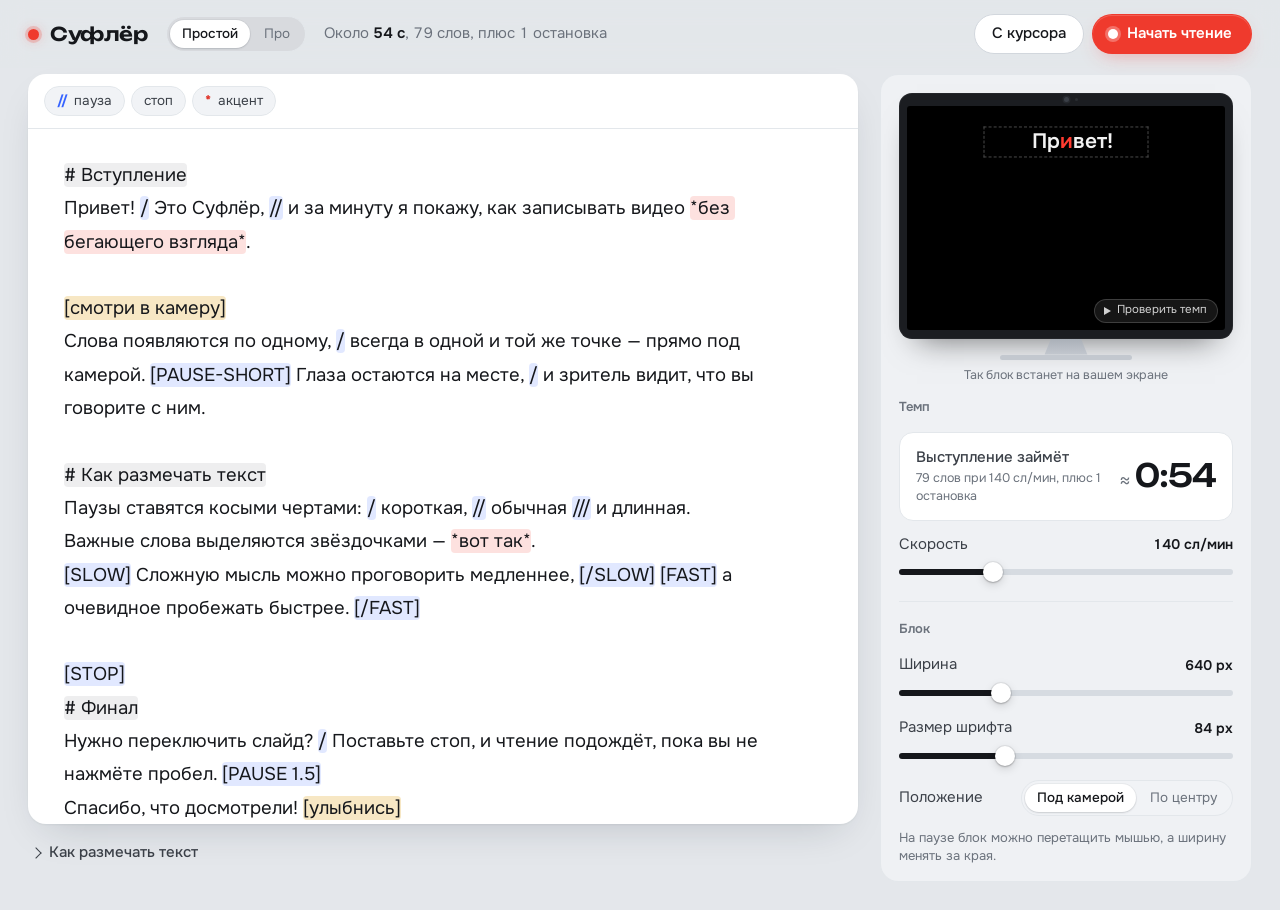
==== public/index.html @ 601ae3f2 "Деплой на Cloudflare Workers с доменом sufler.artemslizhik.com Сайт перенесён в public/, wrangler.js" ====
<!doctype html>
<html lang="ru">
<head>
  <meta charset="utf-8">
  <meta name="viewport" content="width=device-width, initial-scale=1">
  <title>Суфлёр</title>
  <meta name="description" content="Суфлёр для записи видео: слова по одному в одной точке экрана, темп и паузы задаются разметкой в тексте.">
  <link rel="preconnect" href="https://fonts.googleapis.com">
  <link rel="preconnect" href="https://fonts.gstatic.com" crossorigin>
  <link href="https://fonts.googleapis.com/css2?family=Onest:wght@400;500;600;700&family=Unbounded:wght@500;600&family=Golos+Text:wght@400;600;700&family=PT+Serif:wght@400;700&family=JetBrains+Mono:wght@400;600;700&display=swap" rel="stylesheet">
  <link rel="stylesheet" href="styles.css">
</head>
<body>
  <div class="app" id="app">
    <header class="topbar">
      <div class="brand"><span class="tally" aria-hidden="true"></span><span class="wordmark">Суфлёр</span></div>
      <div class="seg mode-switch" id="mode" role="radiogroup" aria-label="Режим интерфейса">
        <button type="button" data-v="simple" title="Минимум настроек">Простой</button><button type="button" data-v="pro" title="Все настройки">Про</button>
      </div>
      <div class="stats" id="stats" aria-live="polite"></div>
      <div class="actions">
        <button class="btn" id="startCursor" type="button" title="Начать со слова под курсором (⌘/Ctrl + Enter)">С курсора</button>
        <button class="btn btn-rec" id="start" type="button"><span class="rec-dot" aria-hidden="true"></span>Начать чтение</button>
      </div>
    </header>

    <main class="layout">
      <section class="editor-col" aria-label="Текст">
        <div class="sheet">
          <div class="toolbar" id="toolbar" role="toolbar" aria-label="Вставить разметку">
            <button type="button" class="chip" data-simple data-insert="//" title="Пауза на секунду"><span class="glyph">//</span>пауза</button>
            <button type="button" class="chip" data-pro data-insert="/" title="Короткая пауза, 0,5 с"><span class="glyph">/</span>короткая</button>
            <button type="button" class="chip" data-pro data-insert="//" title="Обычная пауза, 1 с"><span class="glyph">//</span>пауза</button>
            <button type="button" class="chip" data-pro data-insert="///" title="Длинная пауза, 2 с"><span class="glyph">///</span>длинная</button>
            <button type="button" class="chip" data-pro data-insert="[PAUSE 2]" title="Пауза точной длины в секундах">пауза 2 с</button>
            <button type="button" class="chip" data-insert="[STOP]" title="Остановиться и ждать пробела">стоп</button>
            <span class="sep" data-pro aria-hidden="true"></span>
            <button type="button" class="chip" data-wrap="*|*" title="Выделить акцент"><span class="glyph glyph-emph">*</span>акцент</button>
            <button type="button" class="chip" data-pro data-wrap="[SLOW] | [/SLOW]" title="Медленнее участок">медленнее</button>
            <button type="button" class="chip" data-pro data-wrap="[FAST] | [/FAST]" title="Быстрее участок">быстрее</button>
            <button type="button" class="chip" data-pro data-insert="[смотри в камеру]" title="Ремарка: видна над словом, не читается"><span class="glyph glyph-cue">[ ]</span>ремарка</button>
            <button type="button" class="chip" data-pro data-line="# " title="Раздел: не показывается, по нему можно перейти"><span class="glyph glyph-sec">#</span>раздел</button>
          </div>

          <div class="editor" id="editorWrap">
            <div class="editor-mirror" id="mirror" aria-hidden="true"></div>
            <textarea id="text" spellcheck="true" aria-label="Текст выступления" placeholder="Вставьте текст выступления. Паузы ставятся косыми чертами: / // ///, акценты звёздочками: *слово*"></textarea>
          </div>
        </div>

        <details class="cheatsheet" id="cheatsheet">
          <summary>Как размечать текст</summary>
          <dl>
            <dt><code>/</code> <code>//</code> <code>///</code></dt><dd>Короткая, обычная и длинная пауза. То же словами: <code>[PAUSE-SHORT]</code> <code>[PAUSE]</code> <code>[PAUSE-LONG]</code></dd>
            <dt data-pro><code>[PAUSE 2.5]</code></dt><dd data-pro>Пауза точной длины в секундах</dd>
            <dt><code>[STOP]</code></dt><dd>Остановка до нажатия пробела. Удобно, чтобы переключить слайд или перевести дыхание</dd>
            <dt><code>*слово*</code></dt><dd>Акцент: слово выделено цветом и показывается чуть дольше. Можно выделить несколько слов</dd>
            <dt data-pro><code>[SLOW]…[/SLOW]</code></dt><dd data-pro>Участок медленнее (×0,75). <code>[FAST]…[/FAST]</code> быстрее (×1,3), <code>[SPEED 0.8]…[/SPEED]</code> задаёт свой множитель</dd>
            <dt data-pro><code>[любой текст]</code></dt><dd data-pro>Ремарка: мелко над словом, читать её не нужно. Например <code>[улыбнись]</code></dd>
            <dt data-pro><code># Заголовок</code></dt><dd data-pro>Раздел. На экране его нет, но на паузе можно перейти к нему и перезаписать дубль</dd>
            <dt>Пустая строка, знаки</dt><dd>Абзацы и знаки препинания сами добавляют паузы<span data-pro>. Их силу меняет настройка «Паузы на знаках»</span></dd>
            <dt data-simple>Ещё</dt><dd data-simple>Замедление, ускорение, ремарки и разделы описаны в режиме «Про». Если они уже есть в тексте, то работают и здесь</dd>
            <dt data-pro>По-русски</dt><dd data-pro>Команды можно писать и так: <code>[ПАУЗА]</code> <code>[ПАУЗА 2]</code> <code>[СТОП]</code> <code>[МЕДЛЕННО]</code> <code>[БЫСТРО]</code></dd>
          </dl>
        </details>
      </section>

      <aside class="settings-col" aria-label="Настройки">
        <figure class="monitor" id="monitor" aria-label="Где на экране будет блок">
          <div class="monitor-body" id="monitorBody">
            <span class="cam" aria-hidden="true"></span>
            <span class="cam-led" aria-hidden="true"></span>
            <div class="monitor-screen" id="monitorScreen">
              <div class="monitor-block" id="monitorBlock"><div class="monitor-word" id="monitorWord"></div></div>
              <button type="button" class="monitor-play" id="monitorPlay">Проверить темп</button>
            </div>
          </div>
          <div class="monitor-stand" aria-hidden="true"></div>
          <figcaption>Так блок встанет на вашем экране</figcaption>
        </figure>

        <fieldset class="group">
          <legend>Темп</legend>
          <div class="duration" aria-live="polite">
            <span class="duration-label">Выступление займёт</span>
            <span class="duration-value"><span class="approx">≈</span><b id="durationValue">0:00</b></span>
            <span class="duration-note" id="durationNote"></span>
          </div>
          <label class="row"><span>Скорость</span><output id="wpmOut"></output>
            <input type="range" id="wpm" min="60" max="360" step="5"></label>
          <div class="row" data-pro><span>Слов за раз</span>
            <div class="seg" id="chunk" role="radiogroup" aria-label="Слов за раз">
              <button type="button" data-v="1">1</button><button type="button" data-v="2">2</button><button type="button" data-v="3">3</button>
            </div></div>
          <label class="row" data-pro><span>Паузы на знаках</span><output id="punctFactorOut"></output>
            <input type="range" id="punctFactor" min="0" max="2.5" step="0.1"></label>
          <label class="switch" data-pro><span>Длинные слова дольше</span><input type="checkbox" id="lengthAware"></label>
          <div class="row pauses" data-pro><span>Паузы, с</span>
            <label title="Короткая: /"><input type="number" id="pShort" min="0" max="10" step="0.1"><small>/</small></label>
            <label title="Обычная: //"><input type="number" id="pMedium" min="0" max="10" step="0.1"><small>//</small></label>
            <label title="Длинная: ///"><input type="number" id="pLong" min="0" max="20" step="0.1"><small>///</small></label>
          </div>
        </fieldset>

        <fieldset class="group">
          <legend>Блок</legend>
          <label class="row"><span>Ширина</span><output id="widthOut"></output>
            <input type="range" id="width" min="160" max="1800" step="10"></label>
          <label class="row"><span>Размер шрифта</span><output id="fontSizeOut"></output>
            <input type="range" id="fontSize" min="24" max="220" step="2"></label>
          <div class="row"><span>Положение</span>
            <div class="seg" id="posPreset" role="radiogroup" aria-label="Положение блока">
              <button type="button" data-v="camera">Под камерой</button><button type="button" data-v="center">По центру</button>
            </div></div>
          <label class="row" data-pro><span>По горизонтали</span><output id="posXOut"></output>
            <input type="range" id="posX" min="0" max="100" step="1"></label>
          <label class="row" data-pro><span>По вертикали</span><output id="posYOut"></output>
            <input type="range" id="posY" min="0" max="100" step="1"></label>
          <p class="hint">На паузе блок можно перетащить мышью, а ширину менять за края.</p>
        </fieldset>

        <fieldset class="group" data-pro>
          <legend>Вид</legend>
          <label class="row"><span>Шрифт</span>
            <select id="font">
              <option value="Onest">Onest</option>
              <option value="Golos Text">Golos Text</option>
              <option value="PT Serif">PT Serif</option>
              <option value="JetBrains Mono">JetBrains Mono</option>
            </select></label>
          <div class="row"><span>Начертание</span>
            <div class="seg" id="weight" role="radiogroup" aria-label="Начертание">
              <button type="button" data-v="400">Обычное</button><button type="button" data-v="600">Жирное</button>
            </div></div>
          <div class="row"><span>Тема</span>
            <div class="seg" id="theme" role="radiogroup" aria-label="Тема">
              <button type="button" data-v="dark">Тёмная</button><button type="button" data-v="light">Светлая</button><button type="button" data-v="amber">Янтарь</button>
            </div></div>
          <div class="row"><span>Выравнивание</span>
            <div class="seg" id="align" role="radiogroup" aria-label="Выравнивание">
              <button type="button" data-v="orp" title="Буква фокуса всегда в одной точке">По фокусу</button><button type="button" data-v="center">По центру</button>
            </div></div>
          <label class="switch"><span>Засечки над буквой фокуса</span><input type="checkbox" id="guides"></label>
          <label class="switch"><span>Рамка блока во время чтения</span><input type="checkbox" id="frame"></label>
          <label class="switch"><span>Зеркально, для суфлёра со стеклом</span><input type="checkbox" id="flip"></label>
        </fieldset>

        <fieldset class="group">
          <legend>Запуск</legend>
          <label class="switch"><span>Бип на обратном отсчёте</span><input type="checkbox" id="beep"></label>
          <div class="row" data-pro><span>Обратный отсчёт</span>
            <div class="seg" id="countdown" role="radiogroup" aria-label="Обратный отсчёт">
              <button type="button" data-v="0">нет</button><button type="button" data-v="3">3 с</button><button type="button" data-v="5">5 с</button>
            </div></div>
          <label class="switch" data-pro><span>Во весь экран</span><input type="checkbox" id="fullscreen"></label>
          <label class="switch" data-pro><span>Полоска прогресса во время чтения</span><input type="checkbox" id="progress"></label>
          <button type="button" class="link" id="reset">Сбросить настройки</button>
        </fieldset>
      </aside>
    </main>
  </div>

  <!-- Сцена чтения -->
  <div class="stage" id="stage" hidden>
    <div class="stage-inner" id="stageInner">
      <div class="block" id="block">
        <div class="cue" id="cue"></div>
        <div class="line" id="line">
          <div class="word" id="word"></div>
          <i class="guide guide-top" aria-hidden="true"></i>
          <i class="guide guide-bottom" aria-hidden="true"></i>
        </div>
        <div class="pausebar" id="pausebar"><i></i></div>
        <span class="handle handle-l" data-handle="l" aria-hidden="true"></span>
        <span class="handle handle-r" data-handle="r" aria-hidden="true"></span>
      </div>
    </div>

    <div class="stage-progress" id="stageProgress"><i></i></div>
    <div class="toast" id="toast" role="status"></div>

    <div class="hud" id="hud">
      <div class="hud-top">
        <div class="hud-where" id="hudWhere"></div>
        <button type="button" class="hud-btn" id="exitStage">Выйти <kbd>Esc</kbd></button>
      </div>
      <div class="hud-panel">
        <div class="hud-sections" id="hudSections"></div>
        <p class="hud-context" id="hudContext"></p>
        <div class="hud-controls">
          <button type="button" class="hud-btn hud-play" id="hudPlay">Продолжить <kbd>Пробел</kbd></button>
          <button type="button" class="hud-btn" id="hudBackSentence">К началу предложения <kbd>⇧←</kbd></button>
          <button type="button" class="hud-btn" id="hudRestart">С начала <kbd>R</kbd></button>
        </div>
        <p class="hud-keys"><kbd>←</kbd><kbd>→</kbd> слово · <kbd>↑</kbd><kbd>↓</kbd> скорость · <kbd>+</kbd><kbd>−</kbd> шрифт · <kbd>[</kbd><kbd>]</kbd> ширина · <kbd>F</kbd> весь экран<span data-pro> · <kbd>M</kbd> зеркало</span></p>
      </div>
    </div>
  </div>

  <script src="parser.js"></script>
  <script src="app.js"></script>
</body>
</html>
---- public/styles.css ----
/* Суфлёр. Палитра — студийное оборудование: алюминий, матово-чёрный корпус монитора,
   красный — только сигнал записи (кнопка, буква фокуса, огонёк камеры). */
:root {
  --canvas: #e4e7eb;
  --panel: #eff1f4;
  --sheet: #ffffff;
  --ink: #15171b;
  --ink-2: #3b4048;
  --muted: #6b727c;
  --line: #d2d7dd;
  --line-soft: #e3e7eb;
  --track: #d6dbe1;
  --chip: #f1f3f6;
  --on: #15171b;
  --knob: #ffffff;
  --tally: #ef3a2d;
  --tally-deep: #cf2a1e;
  --tally-glow: rgba(239, 58, 45, 0.38);
  --focus: #3563ff;
  --metal: #c3c8cf;
  --metal-deep: #aab0b8;
  --bezel: #1b1d21;
  --hl-cmd: rgba(53, 99, 255, 0.15);
  --hl-cue: rgba(222, 160, 20, 0.25);
  --hl-emph: rgba(239, 58, 45, 0.15);
  --hl-sec: rgba(21, 23, 27, 0.07);
  --c-cmd: #3563ff;
  --c-cue: #b57b00;
  --c-emph: #e0352a;
  --shadow-sheet: 0 1px 2px rgba(20, 30, 45, 0.05), 0 16px 40px -18px rgba(20, 30, 45, 0.22);
  --shadow-ctl: 0 1px 2px rgba(20, 30, 45, 0.14), 0 0 0 1px rgba(20, 30, 45, 0.04);
  --r-sheet: 18px;
  --r-card: 14px;
  --r-ctl: 9px;
  --ui: "Onest", system-ui, -apple-system, "Segoe UI", sans-serif;
  --display: "Unbounded", "Onest", system-ui, sans-serif;
  color-scheme: light;
}

@media (prefers-color-scheme: dark) {
  :root {
    --canvas: #111316;
    --panel: #171a1e;
    --sheet: #1c1f24;
    --ink: #eceef1;
    --ink-2: #c7ccd3;
    --muted: #8e96a1;
    --line: #2d3238;
    --line-soft: #24292e;
    --track: #33393f;
    --chip: #23272c;
    --on: #eceef1;
    --knob: #1c1f24;
    --focus: #809dff;
    --metal: #3a3f46;
    --metal-deep: #2c3036;
    --bezel: #08090a;
    --hl-cmd: rgba(128, 157, 255, 0.22);
    --hl-cue: rgba(232, 170, 40, 0.24);
    --hl-emph: rgba(255, 96, 84, 0.22);
    --hl-sec: rgba(255, 255, 255, 0.07);
    --c-cmd: #8aa5ff;
    --c-cue: #e6b44a;
    --c-emph: #ff6b5f;
    --shadow-sheet: 0 1px 2px rgba(0, 0, 0, 0.3), 0 16px 40px -18px rgba(0, 0, 0, 0.7);
    --shadow-ctl: 0 1px 2px rgba(0, 0, 0, 0.5), 0 0 0 1px rgba(255, 255, 255, 0.05);
    color-scheme: dark;
  }
}

* { box-sizing: border-box; }
html, body { margin: 0; min-height: 100%; }
body {
  background: var(--canvas);
  color: var(--ink);
  font: 15px/1.45 var(--ui);
  -webkit-font-smoothing: antialiased;
}
button, input, select, textarea { font: inherit; color: inherit; }
button { cursor: pointer; }
:focus-visible { outline: 2px solid var(--focus); outline-offset: 2px; }
[hidden] { display: none !important; }

/* Режимы: в простом прячем настройки «Про», в «Про» — упрощённые дубли */
body[data-mode="simple"] [data-pro],
body[data-mode="pro"] [data-simple] { display: none !important; }

/* ——— Верхняя панель ——— */
.app { min-height: 100vh; display: flex; flex-direction: column; }
.topbar {
  position: sticky; top: 0; z-index: 5;
  display: flex; align-items: center; gap: 18px;
  padding: 14px 28px;
  background: color-mix(in srgb, var(--canvas) 86%, transparent);
  backdrop-filter: blur(14px);
  -webkit-backdrop-filter: blur(14px);
}
.brand { display: flex; align-items: center; gap: 11px; }
.wordmark { font: 600 19px/1 var(--display); letter-spacing: -0.02em; }
.tally {
  width: 11px; height: 11px; border-radius: 50%;
  background: var(--tally);
  box-shadow: 0 0 0 3px color-mix(in srgb, var(--tally) 20%, transparent), 0 0 12px var(--tally-glow);
}
.stats { flex: 1; min-width: 0; color: var(--muted); font-variant-numeric: tabular-nums; white-space: nowrap; overflow: hidden; text-overflow: ellipsis; }
.stats b { color: var(--ink); font-weight: 600; }
.actions { display: flex; gap: 8px; }

.btn {
  display: inline-flex; align-items: center; gap: 9px;
  height: 40px; padding: 0 17px;
  border: 1px solid var(--line); border-radius: 999px;
  background: var(--sheet);
  font-weight: 500; white-space: nowrap;
  transition: border-color 0.15s, background 0.15s, box-shadow 0.15s;
}
.btn:hover { border-color: var(--muted); }
.btn-rec {
  padding: 0 19px 0 15px;
  border-color: transparent;
  background: var(--tally); color: #fff; font-weight: 600;
  box-shadow: 0 8px 20px -8px var(--tally-glow), inset 0 1px 0 rgba(255, 255, 255, 0.18);
}
.btn-rec:hover { background: var(--tally-deep); border-color: transparent; }
.rec-dot { width: 10px; height: 10px; border-radius: 50%; background: #fff; box-shadow: 0 0 0 3px rgba(255, 255, 255, 0.28); }

/* ——— Раскладка ——— */
.layout {
  flex: 1;
  display: grid;
  grid-template-columns: minmax(0, 1fr) 372px;
  gap: 22px;
  padding: 6px 28px 28px;
  align-items: start;
}
.editor-col { display: flex; flex-direction: column; gap: 12px; min-width: 0; }

/* ——— Лист со сценарием ——— */
.sheet {
  display: flex; flex-direction: column;
  min-height: calc(100vh - 150px);
  background: var(--sheet);
  border-radius: var(--r-sheet);
  box-shadow: var(--shadow-sheet);
  overflow: hidden;
}
.toolbar {
  display: flex; flex-wrap: wrap; align-items: center; gap: 6px;
  padding: 12px 16px;
  border-bottom: 1px solid var(--line-soft);
}
.chip {
  display: inline-flex; align-items: center; gap: 7px;
  height: 30px; padding: 0 12px;
  border: 1px solid var(--line-soft); border-radius: 999px;
  background: var(--chip); color: var(--ink-2);
  font-size: 13.5px;
  transition: background 0.15s, border-color 0.15s, color 0.15s;
}
.chip:hover { background: var(--sheet); border-color: var(--line); color: var(--ink); }
.glyph { font-weight: 700; letter-spacing: -0.03em; color: var(--c-cmd); }
.glyph-emph { color: var(--c-emph); }
.glyph-cue { color: var(--c-cue); letter-spacing: 0; }
.glyph-sec { color: var(--muted); }
.toolbar .sep { width: 1px; height: 18px; background: var(--line); margin: 0 4px; }

/* Редактор: прозрачный textarea поверх слоя с подсветкой разметки */
.editor { position: relative; flex: 1; min-height: 460px; }
.editor-mirror, .editor textarea {
  position: absolute; inset: 0;
  margin: 0; border: 0;
  padding: 30px max(36px, calc((100% - 70ch) / 2)) 56px;
  font: 18.5px/1.8 var(--ui);
  letter-spacing: normal;
  white-space: pre-wrap;
  overflow-wrap: break-word;
  word-break: normal;
  tab-size: 4;
  overflow-y: scroll;
  scrollbar-gutter: stable;
}
.editor-mirror { color: transparent; pointer-events: none; }
.editor textarea { background: transparent; resize: none; outline: none; caret-color: var(--tally); color: var(--ink); }
.editor textarea::placeholder { color: var(--muted); }
.editor-mirror mark { color: transparent; border-radius: 4px; box-decoration-break: clone; -webkit-box-decoration-break: clone; }
.editor-mirror .m-cmd { background: var(--hl-cmd); }
.editor-mirror .m-cue { background: var(--hl-cue); }
.editor-mirror .m-emph { background: var(--hl-emph); }
.editor-mirror .m-sec { background: var(--hl-sec); }

/* ——— Шпаргалка ——— */
.cheatsheet summary {
  list-style: none;
  display: inline-flex; align-items: center; gap: 9px;
  padding: 6px 4px;
  color: var(--ink-2); font-weight: 500;
  cursor: pointer;
}
.cheatsheet summary::-webkit-details-marker { display: none; }
.cheatsheet summary::before {
  content: ""; width: 7px; height: 7px;
  border-right: 1.5px solid currentColor; border-bottom: 1.5px solid currentColor;
  transform: rotate(-45deg); transition: transform 0.15s;
}
.cheatsheet[open] summary::before { transform: rotate(45deg) translate(-2px, -2px); }
.cheatsheet dl {
  display: grid; grid-template-columns: max-content 1fr; gap: 11px 22px;
  margin: 8px 0 0; padding: 18px 20px;
  background: var(--sheet);
  border-radius: var(--r-card);
  border: 1px solid var(--line-soft);
}
.cheatsheet dt { white-space: nowrap; }
.cheatsheet dd { margin: 0; color: var(--muted); max-width: 70ch; }
code {
  font: 12.5px/1 "JetBrains Mono", ui-monospace, monospace;
  padding: 3px 6px; border-radius: 5px;
  background: var(--hl-cmd); color: var(--ink);
}

/* ——— Панель настроек ——— */
.settings-col {
  position: sticky; top: 74px;
  max-height: calc(100vh - 92px);
  overflow-y: auto;
  padding: 18px 18px 22px;
  border-radius: var(--r-sheet);
  background: var(--panel);
  border: 1px solid var(--line-soft);
  display: flex; flex-direction: column;
  scrollbar-width: thin;
}
.group {
  border: 0; margin: 0; padding: 18px 0 2px;
  display: flex; flex-direction: column; gap: 13px;
  border-top: 1px solid var(--line-soft);
  min-width: 0;
}
.monitor + .group { border-top: 0; padding-top: 14px; }
.group + .group { margin-top: 16px; }
.group legend { float: left; width: 100%; padding: 0; margin: 0 0 2px; font-weight: 600; font-size: 13px; color: var(--muted); }
.row { display: grid; grid-template-columns: 1fr auto; align-items: center; gap: 6px 12px; }
.row > span { color: var(--ink-2); }
.row output { font-variant-numeric: tabular-nums; font-weight: 600; font-size: 14px; }
.row input[type="range"] { grid-column: 1 / -1; }
.hint { margin: 0; color: var(--muted); font-size: 13px; line-height: 1.4; }
.link { align-self: flex-start; border: 0; background: none; padding: 2px 0; color: var(--muted); text-decoration: underline; text-underline-offset: 3px; font-size: 13.5px; }
.link:hover { color: var(--ink); }

/* Ползунок: тонкая дорожка с заливкой до значения (--p ставит app.js) */
input[type="range"] {
  --p: 50%;
  -webkit-appearance: none; appearance: none;
  width: 100%; height: 22px; margin: 0;
  background: transparent; cursor: pointer;
}
input[type="range"]::-webkit-slider-runnable-track {
  height: 6px; border-radius: 999px;
  background: linear-gradient(to right, var(--on) 0 var(--p), var(--track) var(--p) 100%);
}
input[type="range"]::-webkit-slider-thumb {
  -webkit-appearance: none;
  width: 20px; height: 20px; margin-top: -7px; border-radius: 50%;
  background: #fff; border: 0;
  box-shadow: 0 1px 2px rgba(0, 0, 0, 0.22), 0 3px 10px rgba(0, 0, 0, 0.14), 0 0 0 1px rgba(0, 0, 0, 0.06);
  transition: transform 0.12s;
}
input[type="range"]:active::-webkit-slider-thumb { transform: scale(1.12); }
input[type="range"]::-moz-range-track { height: 6px; border-radius: 999px; background: var(--track); }
input[type="range"]::-moz-range-progress { height: 6px; border-radius: 999px; background: var(--on); }
input[type="range"]::-moz-range-thumb {
  width: 20px; height: 20px; border: 0; border-radius: 50%; background: #fff;
  box-shadow: 0 1px 2px rgba(0, 0, 0, 0.22), 0 3px 10px rgba(0, 0, 0, 0.14);
}
input[type="range"]:focus-visible { outline: none; }
input[type="range"]:focus-visible::-webkit-slider-thumb { box-shadow: 0 0 0 4px color-mix(in srgb, var(--focus) 40%, transparent), 0 1px 2px rgba(0, 0, 0, 0.22); }

/* Переключатель вместо чекбокса */
.switch { display: flex; align-items: center; justify-content: space-between; gap: 14px; cursor: pointer; color: var(--ink-2); }
.switch input {
  -webkit-appearance: none; appearance: none;
  position: relative; flex: none;
  width: 38px; height: 22px; margin: 0;
  border-radius: 999px; background: var(--track);
  cursor: pointer; transition: background 0.18s;
}
.switch input::before {
  content: ""; position: absolute; top: 2px; left: 2px;
  width: 18px; height: 18px; border-radius: 50%;
  background: #fff; box-shadow: 0 1px 2px rgba(0, 0, 0, 0.25);
  transition: transform 0.18s;
}
.switch input:checked { background: var(--on); }
.switch input:checked::before { transform: translateX(16px); background: var(--knob); }

/* Сегменты */
.seg {
  display: inline-flex; gap: 2px; padding: 3px;
  border-radius: 999px;
  background: var(--chip);
  border: 1px solid var(--line-soft);
}
.seg button {
  height: 28px; padding: 0 12px;
  border: 0; border-radius: 999px;
  background: transparent; color: var(--muted);
  font-size: 13.5px; white-space: nowrap;
  transition: color 0.15s, background 0.15s;
}
.seg button:hover { color: var(--ink); }
.seg button[aria-checked="true"] { background: var(--sheet); color: var(--ink); font-weight: 500; box-shadow: var(--shadow-ctl); }
.mode-switch { background: color-mix(in srgb, var(--ink) 6%, transparent); }

.row select {
  -webkit-appearance: none; appearance: none;
  height: 32px; padding: 0 32px 0 13px;
  border: 1px solid var(--line); border-radius: 999px;
  background: var(--sheet) url("data:image/svg+xml,%3Csvg xmlns='http://www.w3.org/2000/svg' width='10' height='6'%3E%3Cpath d='M1 1l4 4 4-4' fill='none' stroke='%236b727c' stroke-width='1.5' stroke-linecap='round' stroke-linejoin='round'/%3E%3C/svg%3E") no-repeat right 12px center;
}
.pauses { grid-template-columns: 1fr repeat(3, auto); }
.pauses > span { white-space: nowrap; }
.pauses label { display: flex; align-items: center; gap: 4px; }
.pauses input {
  width: 54px; height: 30px; padding: 0 6px;
  border: 1px solid var(--line); border-radius: var(--r-ctl);
  background: var(--sheet); text-align: center; font-variant-numeric: tabular-nums;
}
.pauses small { color: var(--c-cmd); font-weight: 700; font-size: 12px; min-width: 18px; }

/* Время выступления */
.duration {
  display: grid; grid-template-columns: 1fr auto; align-items: center; gap: 1px 12px;
  padding: 14px 16px;
  border-radius: var(--r-card);
  background: var(--sheet);
  border: 1px solid var(--line-soft);
}
.duration-label { color: var(--ink-2); font-weight: 500; }
.duration-note { grid-column: 1; grid-row: 2; color: var(--muted); font-size: 12.5px; }
.duration-value { grid-column: 2; grid-row: 1 / span 2; display: flex; align-items: baseline; gap: 5px; }
.duration-value .approx { color: var(--muted); font-size: 18px; }
.duration-value b { font: 500 32px/1 var(--display); letter-spacing: -0.03em; font-variant-numeric: tabular-nums; }

/* ——— Мини-монитор с камерой ——— */
.monitor { margin: 0; display: flex; flex-direction: column; align-items: center; }
.monitor-body {
  position: relative; width: 100%;
  padding: 13px 8px 9px;
  border-radius: 13px;
  background: var(--bezel);
  box-shadow: 0 0 0 1px rgba(255, 255, 255, 0.04) inset, 0 18px 30px -18px rgba(0, 0, 0, 0.55);
}
.cam { position: absolute; top: 4px; left: 50%; width: 5px; height: 5px; margin-left: -2.5px; border-radius: 50%; background: #3a3f47; box-shadow: 0 0 0 1.5px #25282d; }
.cam-led { position: absolute; top: 5px; left: calc(50% + 9px); width: 3px; height: 3px; border-radius: 50%; background: #2a2d32; transition: background 0.2s, box-shadow 0.2s; }
.monitor.live .cam-led { background: var(--tally); box-shadow: 0 0 6px 1px var(--tally-glow); }
.monitor-screen {
  position: relative;
  aspect-ratio: 16 / 10;
  border-radius: 3px;
  overflow: hidden;
  background: var(--bg); color: var(--fg);
}
.monitor-block {
  position: absolute;
  transform: translate(-50%, -50%);
  outline: 1px dashed color-mix(in srgb, var(--fg) 30%, transparent);
  outline-offset: 2px;
  display: flex; justify-content: center;
}
.monitor.live .monitor-block { outline-color: transparent; }
.monitor-word { white-space: pre; line-height: 1.25; }
.monitor-play {
  position: absolute; right: 7px; bottom: 7px;
  height: 24px; padding: 0 10px 0 9px;
  display: inline-flex; align-items: center; gap: 6px;
  border-radius: 999px;
  border: 1px solid color-mix(in srgb, var(--fg) 18%, transparent);
  background: color-mix(in srgb, var(--fg) 9%, transparent);
  color: color-mix(in srgb, var(--fg) 85%, transparent);
  font-size: 11.5px;
  backdrop-filter: blur(6px);
}
.monitor-play::before { content: ""; border-left: 7px solid currentColor; border-top: 4.5px solid transparent; border-bottom: 4.5px solid transparent; }
.monitor.live .monitor-play::before { border: 0; width: 7px; height: 7px; background: currentColor; border-radius: 1px; }
.monitor-play:hover { background: color-mix(in srgb, var(--fg) 16%, transparent); }
.monitor-stand { position: relative; width: 16%; height: 16px; background: linear-gradient(var(--metal-deep), var(--metal)); clip-path: polygon(22% 0, 78% 0, 90% 100%, 10% 100%); }
.monitor figcaption { position: relative; margin-top: 0; padding-top: 11px; color: var(--muted); font-size: 12.5px; }
.monitor figcaption::before {
  content: ""; position: absolute; top: 0; left: 50%; transform: translateX(-50%);
  width: 132px; height: 5px; border-radius: 3px;
  background: var(--metal);
}

/* ——— Сцена чтения ——— */
.stage, .monitor-screen {
  --bg: #000; --fg: #f2f2f2; --pivot: #ff3b30; --emph: #ffc53d; --dim: rgba(255, 255, 255, 0.42); --hud-bg: rgba(26, 28, 32, 0.78); --hud-line: rgba(255, 255, 255, 0.12);
}
[data-theme="light"] { --bg: #fff; --fg: #111418; --pivot: #d92b20; --emph: #1f5be0; --dim: rgba(0, 0, 0, 0.45); --hud-bg: rgba(246, 247, 249, 0.86); --hud-line: rgba(0, 0, 0, 0.1); }
[data-theme="amber"] { --bg: #000; --fg: #ffc940; --pivot: #ffffff; --emph: #ff7a45; --dim: rgba(255, 201, 64, 0.45); }
.stage {
  position: fixed; inset: 0; z-index: 50;
  background: var(--bg); color: var(--fg);
  font-family: var(--ui);
  user-select: none;
  overflow: hidden;
}
.stage[data-state="playing"], .stage[data-state="countdown"] { cursor: none; }
.stage-inner { position: absolute; inset: 0; }
.stage[data-flip="true"] .stage-inner { transform: scaleX(-1); }

.block { position: absolute; transform: translate(-50%, -50%); padding: 0 16px; touch-action: none; }
.stage[data-frame="true"] .block,
.stage[data-state="paused"] .block,
.stage[data-state="ended"] .block { outline: 1px dashed var(--dim); outline-offset: 8px; border-radius: 4px; }
.stage[data-state="paused"] .block { cursor: grab; }
.stage.dragging .block { cursor: grabbing; }

.line { position: relative; display: flex; align-items: center; justify-content: center; }
.word { width: 100%; white-space: pre; line-height: 1.2; text-align: center; }
.word.orp { display: grid; grid-template-columns: 1fr auto 1fr; }
.word .pre { text-align: right; }
.word .post { text-align: left; }
.word .pivot { color: var(--pivot); }
.word .emph { color: var(--emph); text-decoration: underline; text-decoration-thickness: 0.05em; text-underline-offset: 0.14em; }
.word .pivot.emph { color: var(--pivot); text-decoration-color: var(--emph); }
.word.countdown { color: var(--pivot); font-variant-numeric: tabular-nums; animation: count-in 0.9s ease-out; }
.word.status { color: var(--dim); font-size: 0.36em !important; letter-spacing: 0.01em; }
@keyframes count-in { from { opacity: 0.2; transform: scale(1.18); } to { opacity: 1; transform: scale(1); } }

.guide { position: absolute; left: 50%; width: 2px; height: 0.2em; background: var(--dim); transform: translateX(-50%); display: none; font-style: normal; border-radius: 1px; }
.guide-top { top: -0.12em; }
.guide-bottom { bottom: -0.12em; }
.stage[data-guides="true"][data-align="orp"] .guide { display: block; }

.cue {
  position: absolute; left: 0; right: 0; bottom: 100%;
  text-align: center;
  color: var(--dim);
  font-size: max(14px, 0.26em);
  font-style: italic;
  padding-bottom: 0.55em;
  white-space: nowrap; overflow: hidden; text-overflow: ellipsis;
  opacity: 0; transition: opacity 0.15s;
}
.cue.on { opacity: 1; }
.cue::before { content: "("; } .cue::after { content: ")"; }

.pausebar { position: absolute; left: 30%; right: 30%; top: 100%; height: 3px; margin-top: 0.3em; opacity: 0; }
.pausebar i { display: block; height: 100%; width: 100%; background: var(--dim); border-radius: 2px; transform-origin: center; }
.pausebar.on { opacity: 1; }

.handle { position: absolute; top: 50%; width: 8px; height: 40px; margin-top: -20px; border-radius: 4px; background: var(--dim); display: none; cursor: ew-resize; }
.handle-l { left: -12px; } .handle-r { right: -12px; }
.stage[data-state="paused"] .handle { display: block; }

.stage-progress { position: absolute; left: 0; right: 0; bottom: 0; height: 3px; background: color-mix(in srgb, var(--dim) 30%, transparent); display: none; }
.stage-progress i { display: block; height: 100%; width: 0; background: var(--pivot); }
.stage[data-progress="true"] .stage-progress,
.stage[data-state="paused"] .stage-progress,
.stage[data-state="ended"] .stage-progress { display: block; }

.toast {
  position: absolute; top: 18px; left: 50%; transform: translateX(-50%);
  padding: 8px 15px; border-radius: 999px;
  background: var(--hud-bg); color: var(--fg); border: 1px solid var(--hud-line);
  backdrop-filter: blur(12px); -webkit-backdrop-filter: blur(12px);
  font-size: 14px; font-variant-numeric: tabular-nums;
  opacity: 0; transition: opacity 0.2s; pointer-events: none;
}
.toast.on { opacity: 1; }

/* Панель на паузе */
.hud { position: absolute; inset: 0; pointer-events: none; display: none; }
.stage[data-state="paused"] .hud,
.stage[data-state="ended"] .hud { display: block; }
.hud-top { position: absolute; top: 16px; left: 18px; right: 18px; display: flex; justify-content: space-between; align-items: center; gap: 12px; }
.hud-top > * { pointer-events: auto; }
.hud-where { color: var(--dim); font-size: 14px; font-variant-numeric: tabular-nums; }
.hud-panel {
  position: absolute; left: 50%; bottom: 24px; transform: translateX(-50%);
  width: min(780px, calc(100% - 32px));
  padding: 18px 20px;
  border-radius: 20px;
  background: var(--hud-bg);
  border: 1px solid var(--hud-line);
  backdrop-filter: blur(18px) saturate(140%); -webkit-backdrop-filter: blur(18px) saturate(140%);
  box-shadow: 0 24px 60px -24px rgba(0, 0, 0, 0.7);
  display: flex; flex-direction: column; gap: 14px;
  pointer-events: auto;
}
.hud-context { margin: 0; font-size: 17px; line-height: 1.55; color: var(--dim); max-height: 4.65em; overflow: hidden; }
.hud-context .cur { color: var(--fg); background: color-mix(in srgb, var(--pivot) 28%, transparent); border-radius: 4px; padding: 0 3px; }
.hud-context:empty { display: none; }
.hud-controls { display: flex; flex-wrap: wrap; gap: 8px; }
.hud-btn {
  display: inline-flex; align-items: center; gap: 8px;
  height: 38px; padding: 0 14px;
  border-radius: 999px; border: 1px solid var(--hud-line);
  background: color-mix(in srgb, var(--fg) 5%, transparent); color: var(--fg);
  font-size: 14px;
  transition: background 0.15s, border-color 0.15s;
}
.hud-btn:hover { background: color-mix(in srgb, var(--fg) 10%, transparent); border-color: var(--dim); }
.hud-play { background: var(--pivot); border-color: transparent; color: #fff; font-weight: 600; }
.hud-play:hover { background: var(--pivot); border-color: transparent; filter: brightness(0.92); }
.stage[data-theme="amber"] .hud-play { color: #000; }
.hud-keys { margin: 0; color: var(--dim); font-size: 13px; line-height: 2; }
kbd {
  font: 12px/1 var(--ui);
  padding: 3px 6px; border-radius: 5px;
  border: 1px solid var(--hud-line);
  background: color-mix(in srgb, var(--fg) 8%, transparent);
  margin-right: 2px;
}
.hud-play kbd { border-color: rgba(255, 255, 255, 0.35); background: rgba(255, 255, 255, 0.14); }
.hud-sections { display: flex; flex-wrap: wrap; gap: 6px; }
.hud-sections:empty { display: none; }
.hud-sections button {
  height: 28px; padding: 0 11px; border-radius: 999px;
  border: 1px solid var(--hud-line); background: transparent; color: var(--dim);
  font-size: 13px;
}
.hud-sections button:hover { color: var(--fg); }
.hud-sections button[aria-current="true"] { color: var(--fg); border-color: var(--fg); }

/* ——— Узкие экраны ——— */
@media (max-width: 960px) {
  .layout { grid-template-columns: 1fr; }
  .settings-col { position: static; max-height: none; }
  .sheet { min-height: 70vh; }
}
@media (max-width: 600px) {
  .topbar { flex-wrap: wrap; padding: 10px 16px; gap: 10px; }
  .stats { order: 3; flex-basis: 100%; }
  .actions { margin-left: auto; }
  .btn { padding: 0 13px; height: 38px; }
  .btn-rec { padding: 0 14px 0 12px; }
  .layout { padding: 4px 12px 16px; gap: 14px; }
  .toolbar { padding: 10px 12px; }
  .editor-mirror, .editor textarea { padding: 20px 18px 40px; font-size: 17px; }
  .cheatsheet dl { grid-template-columns: 1fr; gap: 2px; }
  .cheatsheet dd { margin-bottom: 8px; }
  .hud-keys { display: none; }
}

@media (prefers-reduced-motion: reduce) {
  .cue, .toast, .switch input, .switch input::before, .chip, .btn { transition: none; }
  .word.countdown { animation: none; }
}
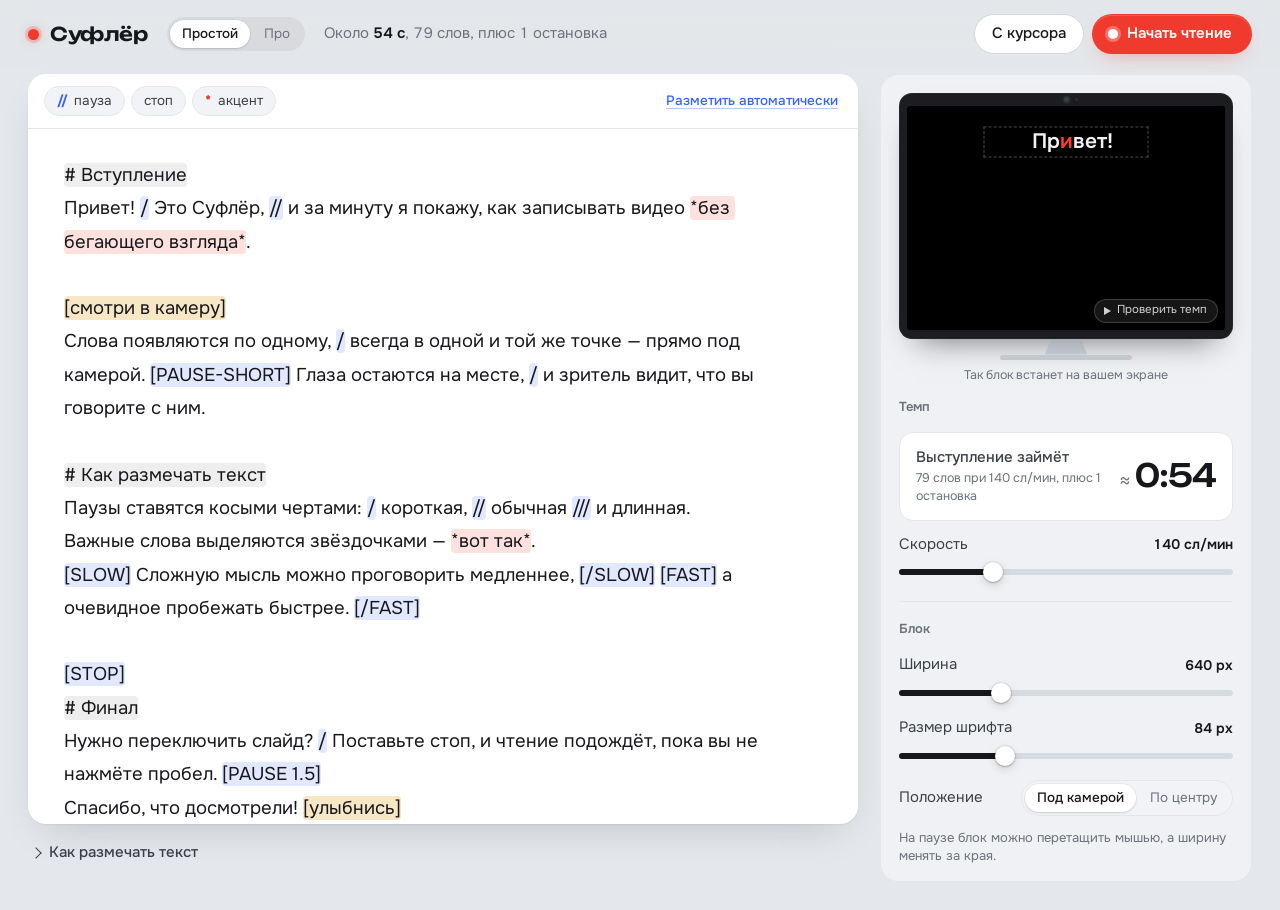
==== commit 36b28f5a: "Ссылка на скилл автоматической разметки В панели разметки и в шпаргалке появилась кнопка «Разметить " ====
--- a/public/index.html
+++ b/public/index.html
@@ -40,6 +40,7 @@
             <button type="button" class="chip" data-pro data-wrap="[FAST] | [/FAST]" title="Быстрее участок">быстрее</button>
             <button type="button" class="chip" data-pro data-insert="[смотри в камеру]" title="Ремарка: видна над словом, не читается"><span class="glyph glyph-cue">[ ]</span>ремарка</button>
             <button type="button" class="chip" data-pro data-line="# " title="Раздел: не показывается, по нему можно перейти"><span class="glyph glyph-sec">#</span>раздел</button>
+            <button type="button" class="auto-link" data-skill-open>Разметить автоматически</button>
           </div>
 
           <div class="editor" id="editorWrap">
@@ -61,6 +62,7 @@
             <dt>Пустая строка, знаки</dt><dd>Абзацы и знаки препинания сами добавляют паузы<span data-pro>. Их силу меняет настройка «Паузы на знаках»</span></dd>
             <dt data-simple>Ещё</dt><dd data-simple>Замедление, ускорение, ремарки и разделы описаны в режиме «Про». Если они уже есть в тексте, то работают и здесь</dd>
             <dt data-pro>По-русски</dt><dd data-pro>Команды можно писать и так: <code>[ПАУЗА]</code> <code>[ПАУЗА 2]</code> <code>[СТОП]</code> <code>[МЕДЛЕННО]</code> <code>[БЫСТРО]</code></dd>
+            <dt>Автоматически</dt><dd>Не хочется размечать вручную? Это сделает <button type="button" class="inline-link" data-skill-open>скилл для Claude</button>: сам расставит паузы, акценты и стопы, не меняя ваших слов</dd>
           </dl>
         </details>
       </section>
@@ -159,6 +161,27 @@
       </aside>
     </main>
   </div>
+
+  <!-- Скилл для автоматической разметки -->
+  <dialog class="dialog" id="skillDialog" aria-labelledby="skillTitle">
+    <div class="dialog-body">
+      <button type="button" class="dialog-close" data-dialog-close aria-label="Закрыть"></button>
+      <h2 id="skillTitle">Разметка автоматически</h2>
+      <p class="dialog-lead">Скилл для Claude сам решает, где нужна пауза, где замедлиться или ускориться, что выделить и где поставить стоп. Ваши слова он не меняет, а результат проверяет.</p>
+      <a class="btn btn-dark" href="sufler-markup.zip" download>Скачать скилл, .zip</a>
+
+      <h3>Установка</h3>
+      <dl class="dialog-steps">
+        <dt>Claude Code</dt>
+        <dd>Распакуйте архив в папку скиллов:<code class="code-block">unzip sufler-markup.zip -d ~/.claude/skills/</code></dd>
+        <dt>Claude.ai и приложение</dt>
+        <dd>В настройках Claude откройте раздел со скиллами и загрузите архив целиком.</dd>
+      </dl>
+
+      <h3>Как пользоваться</h3>
+      <p>Пришлите Claude текст выступления со словами «разметь для суфлёра». Можно добавить контекст: «питч инвесторам», «будут слайды», «уложиться в 1:30». Готовый текст вставьте сюда в редактор. В Claude Code можно вызвать скилл напрямую: <code>/sufler-markup</code> и текст.</p>
+    </div>
+  </dialog>
 
   <!-- Сцена чтения -->
   <div class="stage" id="stage" hidden>
--- a/public/styles.css
+++ b/public/styles.css
@@ -391,6 +391,51 @@
   background: var(--metal);
 }
 
+/* ——— Автоматическая разметка ——— */
+.auto-link, .inline-link {
+  border: 0; background: none; padding: 0;
+  color: var(--c-cmd); font-weight: 500;
+  text-decoration: underline; text-decoration-color: color-mix(in srgb, var(--c-cmd) 35%, transparent);
+  text-underline-offset: 3px;
+}
+.auto-link { margin-left: auto; font-size: 13.5px; padding: 0 4px; }
+.auto-link:hover, .inline-link:hover { text-decoration-color: currentColor; }
+
+.dialog {
+  width: min(540px, calc(100% - 32px));
+  max-height: calc(100vh - 48px);
+  padding: 0; border: 0;
+  border-radius: var(--r-sheet);
+  background: var(--sheet); color: var(--ink);
+  box-shadow: 0 30px 80px -30px rgba(10, 15, 25, 0.5);
+}
+.dialog::backdrop { background: rgba(15, 18, 24, 0.38); backdrop-filter: blur(4px); -webkit-backdrop-filter: blur(4px); }
+.dialog[open] { animation: dialog-in 0.18s ease-out; }
+@keyframes dialog-in { from { opacity: 0; transform: translateY(8px) scale(0.98); } to { opacity: 1; transform: none; } }
+.dialog-body { position: relative; padding: 26px 28px 28px; }
+.dialog h2 { margin: 0 36px 8px 0; font: 600 20px/1.25 var(--display); letter-spacing: -0.02em; }
+.dialog h3 { margin: 24px 0 8px; font-size: 15px; font-weight: 600; }
+.dialog p { margin: 0; color: var(--ink-2); line-height: 1.55; }
+.dialog-lead { margin-bottom: 18px !important; }
+.dialog-steps { margin: 0; display: grid; gap: 4px; }
+.dialog-steps dt { font-weight: 500; margin-top: 8px; }
+.dialog-steps dd { margin: 0; color: var(--ink-2); line-height: 1.55; }
+.dialog .code-block { display: block; margin-top: 6px; padding: 10px 12px; border-radius: var(--r-ctl); background: var(--chip); font-size: 13px; line-height: 1.4; user-select: all; overflow-x: auto; white-space: nowrap; }
+.dialog-close {
+  position: absolute; top: 18px; right: 18px;
+  width: 32px; height: 32px; border-radius: 50%;
+  border: 0; background: var(--chip);
+}
+.dialog-close::before, .dialog-close::after {
+  content: ""; position: absolute; top: 50%; left: 50%;
+  width: 13px; height: 1.5px; background: var(--ink-2);
+}
+.dialog-close::before { transform: translate(-50%, -50%) rotate(45deg); }
+.dialog-close::after { transform: translate(-50%, -50%) rotate(-45deg); }
+.dialog-close:hover { background: var(--line-soft); }
+.btn-dark { background: var(--ink); color: var(--sheet); border-color: transparent; text-decoration: none; font-weight: 600; }
+.btn-dark:hover { border-color: transparent; opacity: 0.9; }
+
 /* ——— Сцена чтения ——— */
 .stage, .monitor-screen {
   --bg: #000; --fg: #f2f2f2; --pivot: #ff3b30; --emph: #ffc53d; --dim: rgba(255, 255, 255, 0.42); --hud-bg: rgba(26, 28, 32, 0.78); --hud-line: rgba(255, 255, 255, 0.12);
@@ -544,6 +589,7 @@
 }
 
 @media (prefers-reduced-motion: reduce) {
+  .dialog[open] { animation: none; }
   .cue, .toast, .switch input, .switch input::before, .chip, .btn { transition: none; }
   .word.countdown { animation: none; }
 }
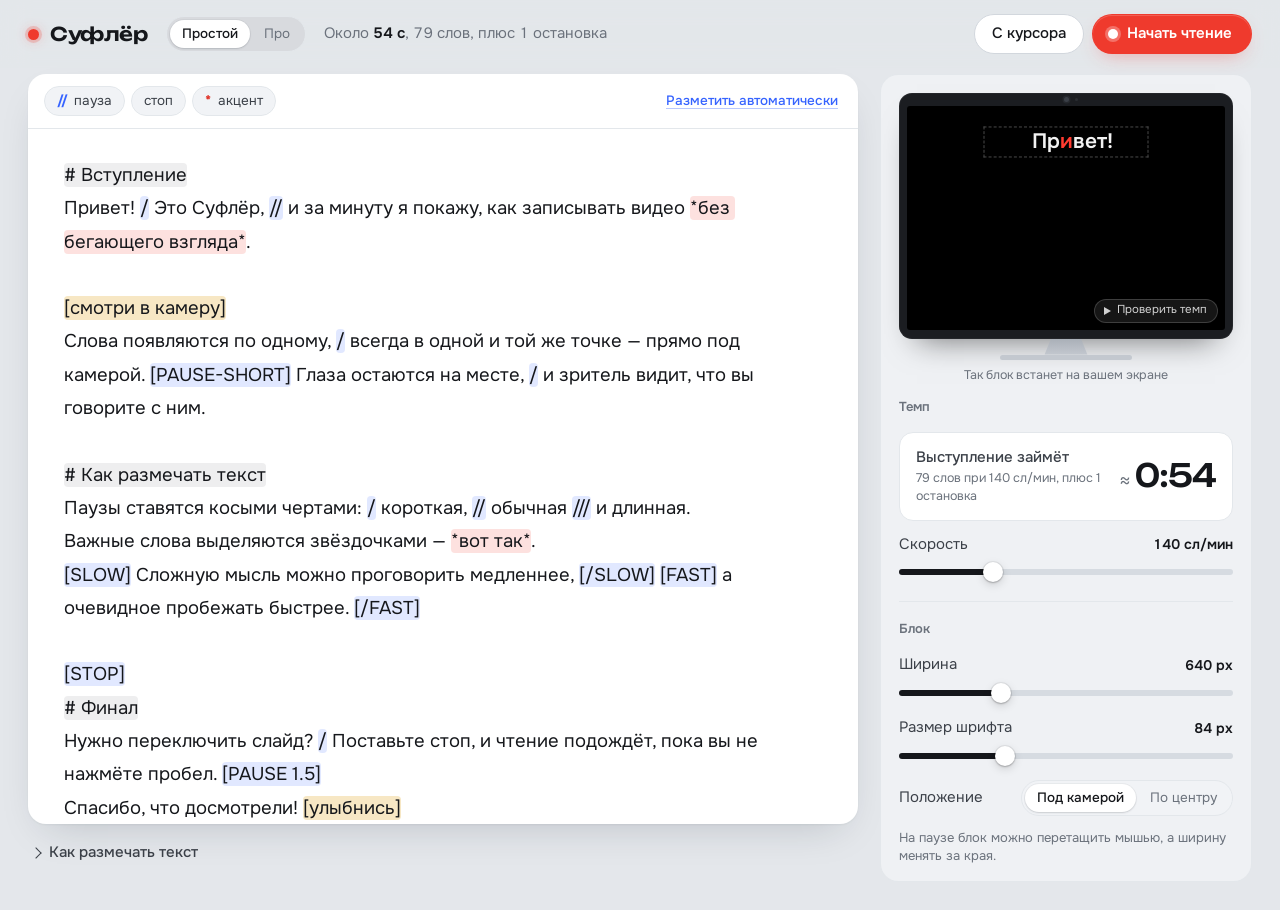
==== commit b4cf7cf3: "Промпт для разметки в любой нейросети В окне «Разметить автоматически» две вкладки: готовый промпт с" ====
--- a/public/index.html
+++ b/public/index.html
@@ -62,7 +62,7 @@
             <dt>Пустая строка, знаки</dt><dd>Абзацы и знаки препинания сами добавляют паузы<span data-pro>. Их силу меняет настройка «Паузы на знаках»</span></dd>
             <dt data-simple>Ещё</dt><dd data-simple>Замедление, ускорение, ремарки и разделы описаны в режиме «Про». Если они уже есть в тексте, то работают и здесь</dd>
             <dt data-pro>По-русски</dt><dd data-pro>Команды можно писать и так: <code>[ПАУЗА]</code> <code>[ПАУЗА 2]</code> <code>[СТОП]</code> <code>[МЕДЛЕННО]</code> <code>[БЫСТРО]</code></dd>
-            <dt>Автоматически</dt><dd>Не хочется размечать вручную? Это сделает <button type="button" class="inline-link" data-skill-open>скилл для Claude</button>: сам расставит паузы, акценты и стопы, не меняя ваших слов</dd>
+            <dt>Автоматически</dt><dd>Не хочется размечать вручную? Это сделает <button type="button" class="inline-link" data-skill-open>любая нейросеть по готовому промпту или скилл для Claude</button>: паузы, акценты и стопы расставятся сами, ваши слова останутся прежними</dd>
           </dl>
         </details>
       </section>
@@ -162,24 +162,79 @@
     </main>
   </div>
 
-  <!-- Скилл для автоматической разметки -->
+  <!-- Автоматическая разметка: промпт для любой нейросети или скилл для Claude -->
   <dialog class="dialog" id="skillDialog" aria-labelledby="skillTitle">
     <div class="dialog-body">
       <button type="button" class="dialog-close" data-dialog-close aria-label="Закрыть"></button>
       <h2 id="skillTitle">Разметка автоматически</h2>
-      <p class="dialog-lead">Скилл для Claude сам решает, где нужна пауза, где замедлиться или ускориться, что выделить и где поставить стоп. Ваши слова он не меняет, а результат проверяет.</p>
-      <a class="btn btn-dark" href="sufler-markup.zip" download>Скачать скилл, .zip</a>
-
-      <h3>Установка</h3>
-      <dl class="dialog-steps">
-        <dt>Claude Code</dt>
-        <dd>Распакуйте архив в папку скиллов:<code class="code-block">unzip sufler-markup.zip -d ~/.claude/skills/</code></dd>
-        <dt>Claude.ai и приложение</dt>
-        <dd>В настройках Claude откройте раздел со скиллами и загрузите архив целиком.</dd>
-      </dl>
-
-      <h3>Как пользоваться</h3>
-      <p>Пришлите Claude текст выступления со словами «разметь для суфлёра». Можно добавить контекст: «питч инвесторам», «будут слайды», «уложиться в 1:30». Готовый текст вставьте сюда в редактор. В Claude Code можно вызвать скилл напрямую: <code>/sufler-markup</code> и текст.</p>
+      <p class="dialog-lead">Нейросеть сама решит, где нужна пауза, где замедлиться или ускориться, что выделить и где поставить стоп. Ваши слова она не меняет. Готовый текст вставьте в редактор.</p>
+
+      <div class="seg dialog-tabs" role="tablist" aria-label="Способ">
+        <button type="button" role="tab" id="tabPrompt" aria-controls="panelPrompt" aria-selected="true">Любая нейросеть</button><button type="button" role="tab" id="tabSkill" aria-controls="panelSkill" aria-selected="false">Скилл для Claude</button>
+      </div>
+
+      <section class="dialog-panel" id="panelPrompt" role="tabpanel" aria-labelledby="tabPrompt">
+        <p>Работает в ChatGPT, Gemini, Claude и любой другой нейросети, ничего устанавливать не нужно. Скопируйте промпт, вставьте его в чат и замените в конце заглушку на свой текст. Или скопируйте сразу вместе с текстом из редактора.</p>
+        <div class="dialog-actions">
+          <button type="button" class="btn btn-dark" id="copyPrompt">Скопировать промпт</button>
+          <button type="button" class="btn" id="copyPromptWithText">Скопировать с моим текстом</button>
+        </div>
+        <details class="prompt-preview">
+          <summary>Посмотреть промпт</summary>
+          <pre id="promptText">Ты опытный спичрайтер и диктор. Размечаешь текст выступления для Суфлёра (https://sufler.artemslizhik.com). Это суфлёр для записи видео: он показывает речь по одному слову в одной точке экрана, а темп задаётся разметкой внутри текста.
+
+## Синтаксис разметки
+/  //  ///  — короткая (0,5 с), обычная (1 с) и длинная (2 с) пауза. Отдельным словом, через пробелы.
+[PAUSE 1.5] — пауза точной длины в секундах.
+[STOP] — остановка до нажатия пробела.
+*слово* или *два слова* — акцент: выделение цветом, показывается чуть дольше.
+[SLOW] … [/SLOW] — участок медленнее. [FAST] … [/FAST] — участок быстрее. Всегда закрывай.
+[любой текст] — ремарка: мелко над следующим словом, вслух не читается. Например [улыбнись], [в камеру].
+# Заголовок — отдельной строкой: раздел. На экране не показывается, нужен, чтобы перезаписывать дубли по частям.
+
+Суфлёр сам делает паузы на знаках препинания и пустых строках, а длинные слова показывает дольше. Не ставь паузу после каждой запятой: ручная пауза нужна там, где смысл требует остановки сверх пунктуации.
+
+## Правила
+1. Не меняй, не добавляй и не удаляй слова и знаки препинания. Можно только добавлять разметку, разбивать текст на абзацы и вставлять строки-разделы.
+2. Сначала пойми драматургию: где вступление, проблема, решение, главный тезис, призыв. Разметка должна подчёркивать структуру, а не равномерно покрывать текст.
+3. Паузы: после приветствия (/), перед главной мыслью или неожиданным поворотом (//), после сильной цифры или факта (//), после риторического вопроса (//), на стыке «проблема → решение» (//). Длинную /// ставь редко: перед финалом или между крупными блоками. В длинном предложении без знаков ставь / там, где можно вдохнуть. Ориентир: одна ручная пауза на одно-два предложения.
+4. Акценты: одно ключевое слово на абзац, изредка два. Цифры, название продукта, слово-контраст. Не выделяй целые фразы.
+5. [SLOW] — главный тезис, ключевая цифра, призыв к действию. Коротко, в пределах одного предложения. [FAST] — вводные, дисклеймеры, второстепенное; если такого нет, не ставь вовсе.
+6. [STOP] — только там, где говорящему нужно действие: сменить слайд, показать демо, задать вопрос залу.
+7. Ремарки — 1–3 слова, не больше двух-трёх на минуту речи.
+8. Разделы # — по логическим блокам, названия в 1–3 слова. Для текста короче примерно 120 слов обычно не нужны.
+9. Если в тексте уже есть разметка Суфлёра, переделай её по этим правилам.
+
+## Формат ответа
+1. Размеченный текст целиком, одним блоком кода, чтобы его можно было скопировать.
+2. Одна-три строки: что и почему ты сделал. Если указана нужная длительность, оцени её при скорости 140 слов в минуту и подскажи, какую скорость поставить.
+3. Если есть что посоветовать, до пяти советов. Числа цифрами (например «2 500 000» покажется тремя отдельными словами), сокращения и символы (%, $, «т.е.»), слишком длинные предложения. Советы к тексту не применяй, только перечисли.
+
+## Контекст
+Формат: —
+Слайды: —
+Нужная длительность: —
+(Прочерк значит «не указано». Можно заменить, например: «питч инвесторам», «да», «1:30».)
+
+## Текст выступления
+"""
+ВСТАВЬТЕ СЮДА ТЕКСТ ВЫСТУПЛЕНИЯ
+"""</pre>
+        </details>
+      </section>
+
+      <section class="dialog-panel" id="panelSkill" role="tabpanel" aria-labelledby="tabSkill" hidden>
+        <p>Скилл делает то же самое, но ещё и проверяет себя скриптом: сверяет слова с оригиналом, ищет незакрытые теги и считает длительность.</p>
+        <div class="dialog-actions">
+          <a class="btn btn-dark" href="sufler-markup.zip" download>Скачать скилл, .zip</a>
+        </div>
+        <dl class="dialog-steps">
+          <dt>Claude Code</dt>
+          <dd>Распакуйте архив в папку скиллов:<code class="code-block">unzip sufler-markup.zip -d ~/.claude/skills/</code>Потом пришлите текст со словами «разметь для суфлёра» или вызовите <code>/sufler-markup</code> и текст.</dd>
+          <dt>Claude.ai и приложение</dt>
+          <dd>В настройках Claude откройте раздел со скиллами и загрузите архив целиком. Потом пришлите текст со словами «разметь для суфлёра».</dd>
+        </dl>
+      </section>
     </div>
   </dialog>
 
--- a/public/styles.css
+++ b/public/styles.css
@@ -308,7 +308,8 @@
   transition: color 0.15s, background 0.15s;
 }
 .seg button:hover { color: var(--ink); }
-.seg button[aria-checked="true"] { background: var(--sheet); color: var(--ink); font-weight: 500; box-shadow: var(--shadow-ctl); }
+.seg button[aria-checked="true"],
+.seg button[aria-selected="true"] { background: var(--sheet); color: var(--ink); font-weight: 500; box-shadow: var(--shadow-ctl); }
 .mode-switch { background: color-mix(in srgb, var(--ink) 6%, transparent); }
 
 .row select {
@@ -433,6 +434,33 @@
 .dialog-close::before { transform: translate(-50%, -50%) rotate(45deg); }
 .dialog-close::after { transform: translate(-50%, -50%) rotate(-45deg); }
 .dialog-close:hover { background: var(--line-soft); }
+.dialog-tabs { display: flex; margin-bottom: 18px; }
+.dialog-tabs button { flex: 1; height: 32px; }
+.dialog-panel > p { margin-bottom: 16px; }
+.dialog-actions { display: flex; flex-wrap: wrap; gap: 8px; margin-bottom: 16px; }
+.dialog-actions .btn:disabled { opacity: 0.45; cursor: default; }
+.dialog-actions .btn.copied { border-color: var(--c-cmd); color: var(--c-cmd); }
+.dialog-actions .btn-dark.copied { background: var(--c-cmd); color: #fff; }
+.prompt-preview summary {
+  list-style: none; cursor: pointer;
+  display: inline-flex; align-items: center; gap: 8px;
+  color: var(--ink-2); font-weight: 500;
+}
+.prompt-preview summary::-webkit-details-marker { display: none; }
+.prompt-preview summary::before {
+  content: ""; width: 6px; height: 6px;
+  border-right: 1.5px solid currentColor; border-bottom: 1.5px solid currentColor;
+  transform: rotate(-45deg); transition: transform 0.15s;
+}
+.prompt-preview[open] summary::before { transform: rotate(45deg) translate(-2px, -2px); }
+.prompt-preview pre {
+  margin: 10px 0 0; padding: 14px 16px;
+  max-height: 280px; overflow: auto;
+  border-radius: var(--r-ctl);
+  background: var(--chip); color: var(--ink-2);
+  font: 12.5px/1.55 var(--ui);
+  white-space: pre-wrap;
+}
 .btn-dark { background: var(--ink); color: var(--sheet); border-color: transparent; text-decoration: none; font-weight: 600; }
 .btn-dark:hover { border-color: transparent; opacity: 0.9; }
 
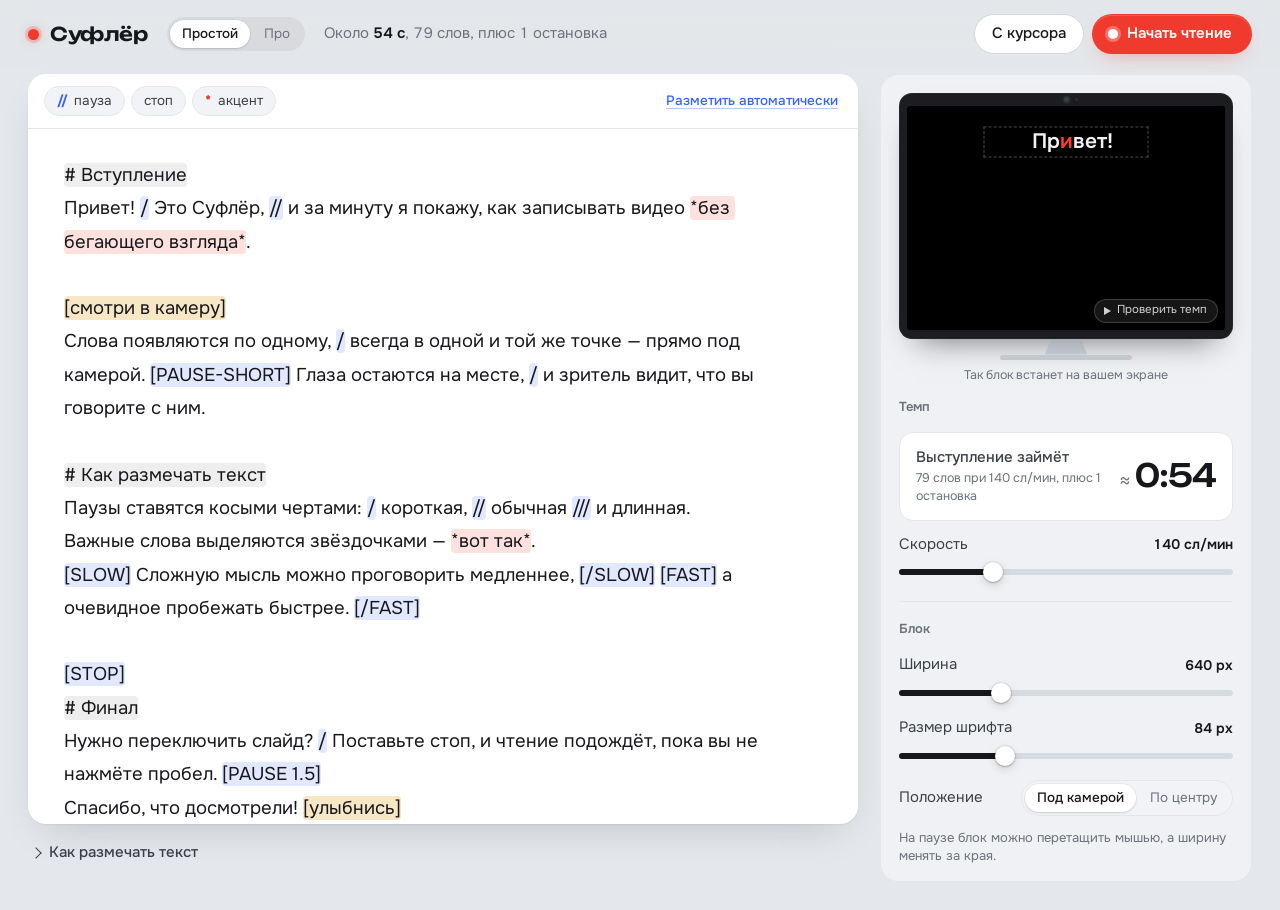
==== commit 4a7ac656: "Локальная запись видео и «себя за текстом» Запись с камеры и микрофона прямо в браузере через MediaR" ====
--- a/public/index.html
+++ b/public/index.html
@@ -73,6 +73,7 @@
             <span class="cam" aria-hidden="true"></span>
             <span class="cam-led" aria-hidden="true"></span>
             <div class="monitor-screen" id="monitorScreen">
+              <video class="cam-layer" id="monitorCam" muted playsinline></video>
               <div class="monitor-block" id="monitorBlock"><div class="monitor-word" id="monitorWord"></div></div>
               <button type="button" class="monitor-play" id="monitorPlay">Проверить темп</button>
             </div>
@@ -119,6 +120,28 @@
           <label class="row" data-pro><span>По вертикали</span><output id="posYOut"></output>
             <input type="range" id="posY" min="0" max="100" step="1"></label>
           <p class="hint">На паузе блок можно перетащить мышью, а ширину менять за края.</p>
+        </fieldset>
+
+        <fieldset class="group">
+          <legend>Запись видео</legend>
+          <label class="switch"><span>Записывать видео с камеры</span><input type="checkbox" id="record"></label>
+          <div class="rec-body" id="recBody">
+            <div class="cam-preview" id="camPreview">
+              <video id="camVideo" muted playsinline></video>
+              <button type="button" class="cam-preview-btn" id="camToggle">Включить камеру</button>
+              <div class="mic-meter" title="Уровень микрофона"><i id="micLevel"></i></div>
+            </div>
+            <p class="rec-error" id="recError" hidden></p>
+            <label class="switch"><span>Видеть себя за текстом</span><input type="checkbox" id="selfView"></label>
+            <label class="row"><span>Камера</span><select id="camSelect"><option value="">По умолчанию</option></select></label>
+            <label class="row"><span>Микрофон</span><select id="micSelect"><option value="">По умолчанию</option></select></label>
+            <div class="row" data-pro><span>Качество</span>
+              <div class="seg" id="recQuality" role="radiogroup" aria-label="Качество видео">
+                <button type="button" data-v="720">720p</button><button type="button" data-v="1080">1080p</button><button type="button" data-v="2160">4K</button>
+              </div></div>
+            <p class="hint">Видео пишется прямо в браузере и никуда не отправляется. Каждый запуск чтения — отдельный дубль, на паузе запись тоже встаёт на паузу.</p>
+            <button type="button" class="btn btn-small" id="takesOpen" disabled>Дублей пока нет</button>
+          </div>
         </fieldset>
 
         <fieldset class="group" data-pro>
@@ -238,8 +261,19 @@
     </div>
   </dialog>
 
+  <!-- Записанные дубли -->
+  <dialog class="dialog dialog-wide" id="takesDialog" aria-labelledby="takesTitle">
+    <div class="dialog-body">
+      <button type="button" class="dialog-close" data-dialog-close aria-label="Закрыть"></button>
+      <h2 id="takesTitle">Дубли</h2>
+      <p class="dialog-lead">Дубли хранятся только в этой вкладке. Скачайте нужные, пока не закрыли страницу: файлы попадут в папку «Загрузки».</p>
+      <ol class="takes" id="takesList"></ol>
+    </div>
+  </dialog>
+
   <!-- Сцена чтения -->
   <div class="stage" id="stage" hidden>
+    <video class="cam-layer" id="stageCam" muted playsinline></video>
     <div class="stage-inner" id="stageInner">
       <div class="block" id="block">
         <div class="cue" id="cue"></div>
@@ -255,6 +289,7 @@
     </div>
 
     <div class="stage-progress" id="stageProgress"><i></i></div>
+    <div class="rec-badge" id="recBadge" aria-hidden="true"><i></i><span id="recTime">0:00</span></div>
     <div class="toast" id="toast" role="status"></div>
 
     <div class="hud" id="hud">
--- a/public/styles.css
+++ b/public/styles.css
@@ -359,6 +359,7 @@
   aspect-ratio: 16 / 10;
   border-radius: 3px;
   overflow: hidden;
+  isolation: isolate;
   background: var(--bg); color: var(--fg);
 }
 .monitor-block {
@@ -391,6 +392,61 @@
   width: 132px; height: 5px; border-radius: 3px;
   background: var(--metal);
 }
+
+/* ——— Запись видео ——— */
+.rec-body { display: flex; flex-direction: column; gap: 13px; }
+body:not([data-record="true"]) .rec-body { display: none; }
+.cam-preview {
+  position: relative;
+  aspect-ratio: 16 / 9;
+  border-radius: var(--r-card);
+  overflow: hidden;
+  background: #0d0f12;
+}
+.cam-preview video { width: 100%; height: 100%; object-fit: cover; transform: scaleX(-1); display: none; }
+.cam-preview.on video { display: block; }
+.cam-preview-btn {
+  position: absolute; left: 50%; top: 50%; transform: translate(-50%, -50%);
+  height: 32px; padding: 0 14px;
+  border-radius: 999px; border: 1px solid rgba(255, 255, 255, 0.2);
+  background: rgba(255, 255, 255, 0.1); color: #fff;
+  font-size: 13px; white-space: nowrap;
+}
+.cam-preview-btn:hover { background: rgba(255, 255, 255, 0.18); }
+.cam-preview.on .cam-preview-btn { left: auto; top: auto; right: 8px; bottom: 18px; transform: none; height: 26px; padding: 0 10px; font-size: 12px; backdrop-filter: blur(6px); }
+.mic-meter { position: absolute; left: 10px; right: 10px; bottom: 7px; height: 4px; border-radius: 2px; background: rgba(255, 255, 255, 0.2); overflow: hidden; display: none; }
+.cam-preview.on .mic-meter { display: block; }
+.mic-meter i { display: block; height: 100%; background: #3ddc84; transform-origin: left center; transform: scaleX(0); transition: transform 0.06s linear; }
+.rec-error { margin: 0; color: var(--c-emph); font-size: 13px; line-height: 1.4; }
+.row select { max-width: 210px; text-overflow: ellipsis; }
+.btn-small { height: 32px; padding: 0 14px; font-size: 13.5px; align-self: flex-start; }
+.btn-small:disabled { opacity: 0.5; cursor: default; }
+.btn-small:disabled:hover { border-color: var(--line); }
+
+/* Себя за текстом: камера как зеркало, приглушённая цветом темы */
+.cam-layer { position: absolute; inset: 0; z-index: 0; width: 100%; height: 100%; object-fit: cover; transform: scaleX(-1); display: none; }
+[data-selfview="true"] > .cam-layer { display: block; }
+[data-selfview="true"]::after {
+  content: ""; position: absolute; inset: 0; z-index: 0; pointer-events: none;
+  background: color-mix(in srgb, var(--bg) 42%, transparent);
+}
+.monitor-screen[data-selfview="true"] > :not(.cam-layer),
+.stage[data-selfview="true"] > :not(.cam-layer) { z-index: 1; }
+.stage[data-selfview="true"] .word,
+.monitor-screen[data-selfview="true"] .monitor-word { text-shadow: 0 1px 2px color-mix(in srgb, var(--bg) 70%, transparent), 0 0 18px color-mix(in srgb, var(--bg) 55%, transparent); }
+
+/* Список дублей */
+.dialog-wide { width: min(760px, calc(100% - 32px)); }
+.takes { list-style: none; margin: 0; padding: 0; display: flex; flex-direction: column; gap: 14px; }
+.take { display: grid; grid-template-columns: 260px 1fr; gap: 16px; align-items: center; padding: 12px; border-radius: var(--r-card); background: var(--chip); }
+.take video { width: 100%; aspect-ratio: 16 / 9; border-radius: 8px; background: #000; }
+.take-info { display: flex; flex-direction: column; gap: 4px; min-width: 0; }
+.take-info b { font-weight: 600; }
+.take-info span { color: var(--muted); font-size: 13.5px; font-variant-numeric: tabular-nums; }
+.take-actions { display: flex; flex-wrap: wrap; gap: 8px; margin-top: 8px; }
+.take-actions .btn { text-decoration: none; }
+.take-actions .confirm { border-color: var(--c-emph); color: var(--c-emph); }
+.takes-empty { color: var(--muted); padding: 8px 0; }
 
 /* ——— Автоматическая разметка ——— */
 .auto-link, .inline-link {
@@ -541,6 +597,18 @@
   opacity: 0; transition: opacity 0.2s; pointer-events: none;
 }
 .toast.on { opacity: 1; }
+
+.rec-badge {
+  position: absolute; left: 18px; bottom: 16px;
+  display: none; align-items: center; gap: 7px;
+  color: var(--dim); font-size: 13px; font-variant-numeric: tabular-nums;
+}
+.rec-badge i { width: 8px; height: 8px; border-radius: 50%; background: var(--pivot); }
+.stage[data-rec="recording"] .rec-badge,
+.stage[data-rec="paused"] .rec-badge { display: flex; }
+.stage[data-rec="paused"] .rec-badge i { background: var(--dim); }
+.stage[data-state="paused"] .rec-badge,
+.stage[data-state="ended"] .rec-badge { display: none; }
 
 /* Панель на паузе */
 .hud { position: absolute; inset: 0; pointer-events: none; display: none; }
@@ -614,6 +682,7 @@
   .cheatsheet dl { grid-template-columns: 1fr; gap: 2px; }
   .cheatsheet dd { margin-bottom: 8px; }
   .hud-keys { display: none; }
+  .take { grid-template-columns: 1fr; }
 }
 
 @media (prefers-reduced-motion: reduce) {
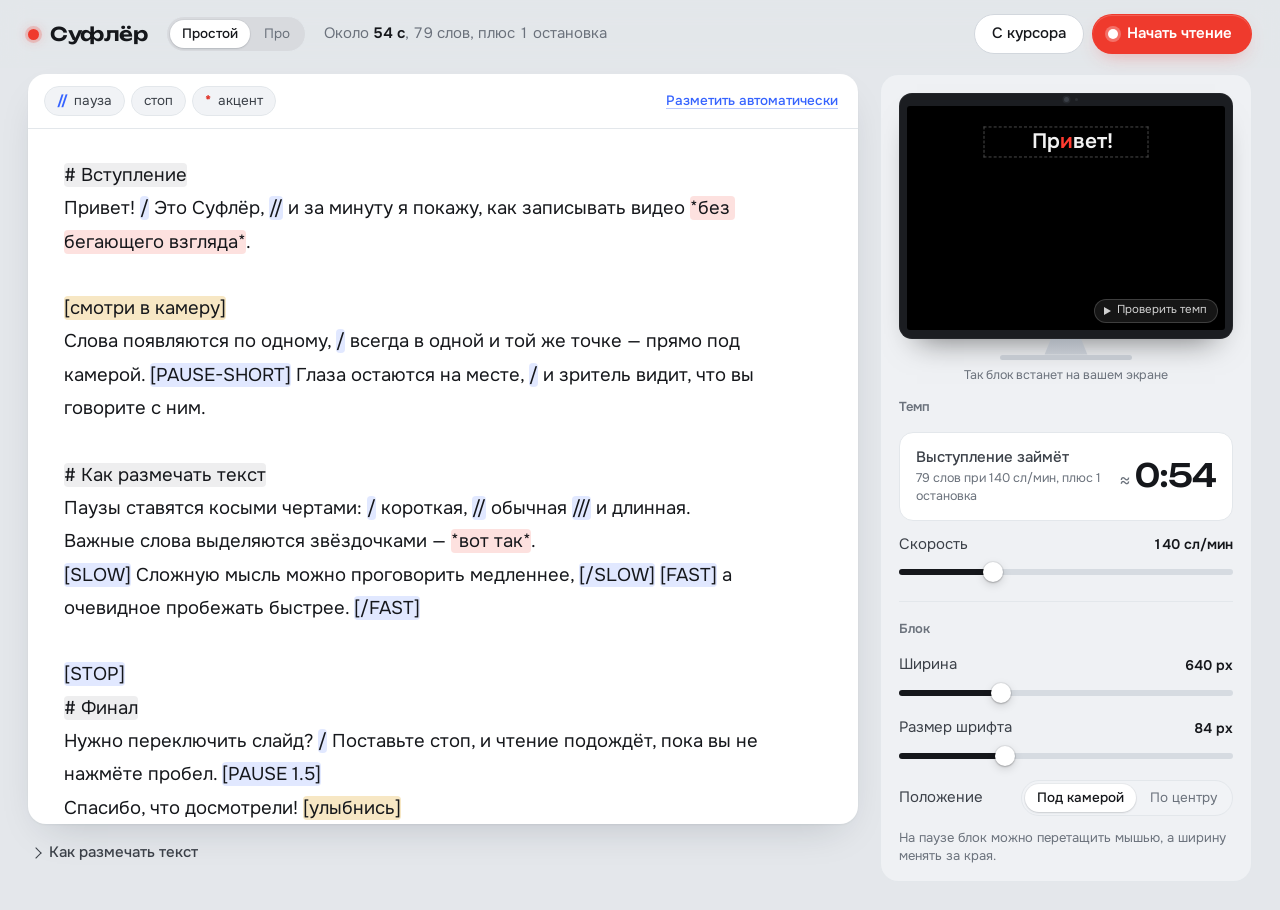
==== commit 81ddb258: "Запись не встаёт на паузу вместе с чтением По умолчанию запись идёт от обратного отсчёта до выхода с" ====
--- a/public/index.html
+++ b/public/index.html
@@ -133,13 +133,14 @@
             </div>
             <p class="rec-error" id="recError" hidden></p>
             <label class="switch"><span>Видеть себя за текстом</span><input type="checkbox" id="selfView"></label>
+            <label class="switch"><span>Ставить запись на паузу вместе с чтением</span><input type="checkbox" id="recPause"></label>
             <label class="row"><span>Камера</span><select id="camSelect"><option value="">По умолчанию</option></select></label>
             <label class="row"><span>Микрофон</span><select id="micSelect"><option value="">По умолчанию</option></select></label>
             <div class="row" data-pro><span>Качество</span>
               <div class="seg" id="recQuality" role="radiogroup" aria-label="Качество видео">
                 <button type="button" data-v="720">720p</button><button type="button" data-v="1080">1080p</button><button type="button" data-v="2160">4K</button>
               </div></div>
-            <p class="hint">Видео пишется прямо в браузере и никуда не отправляется. Каждый запуск чтения — отдельный дубль, на паузе запись тоже встаёт на паузу.</p>
+            <p class="hint">Видео пишется прямо в браузере и никуда не отправляется. Запись идёт от обратного отсчёта до выхода со сцены, клавиша R начинает новый дубль.</p>
             <button type="button" class="btn btn-small" id="takesOpen" disabled>Дублей пока нет</button>
           </div>
         </fieldset>
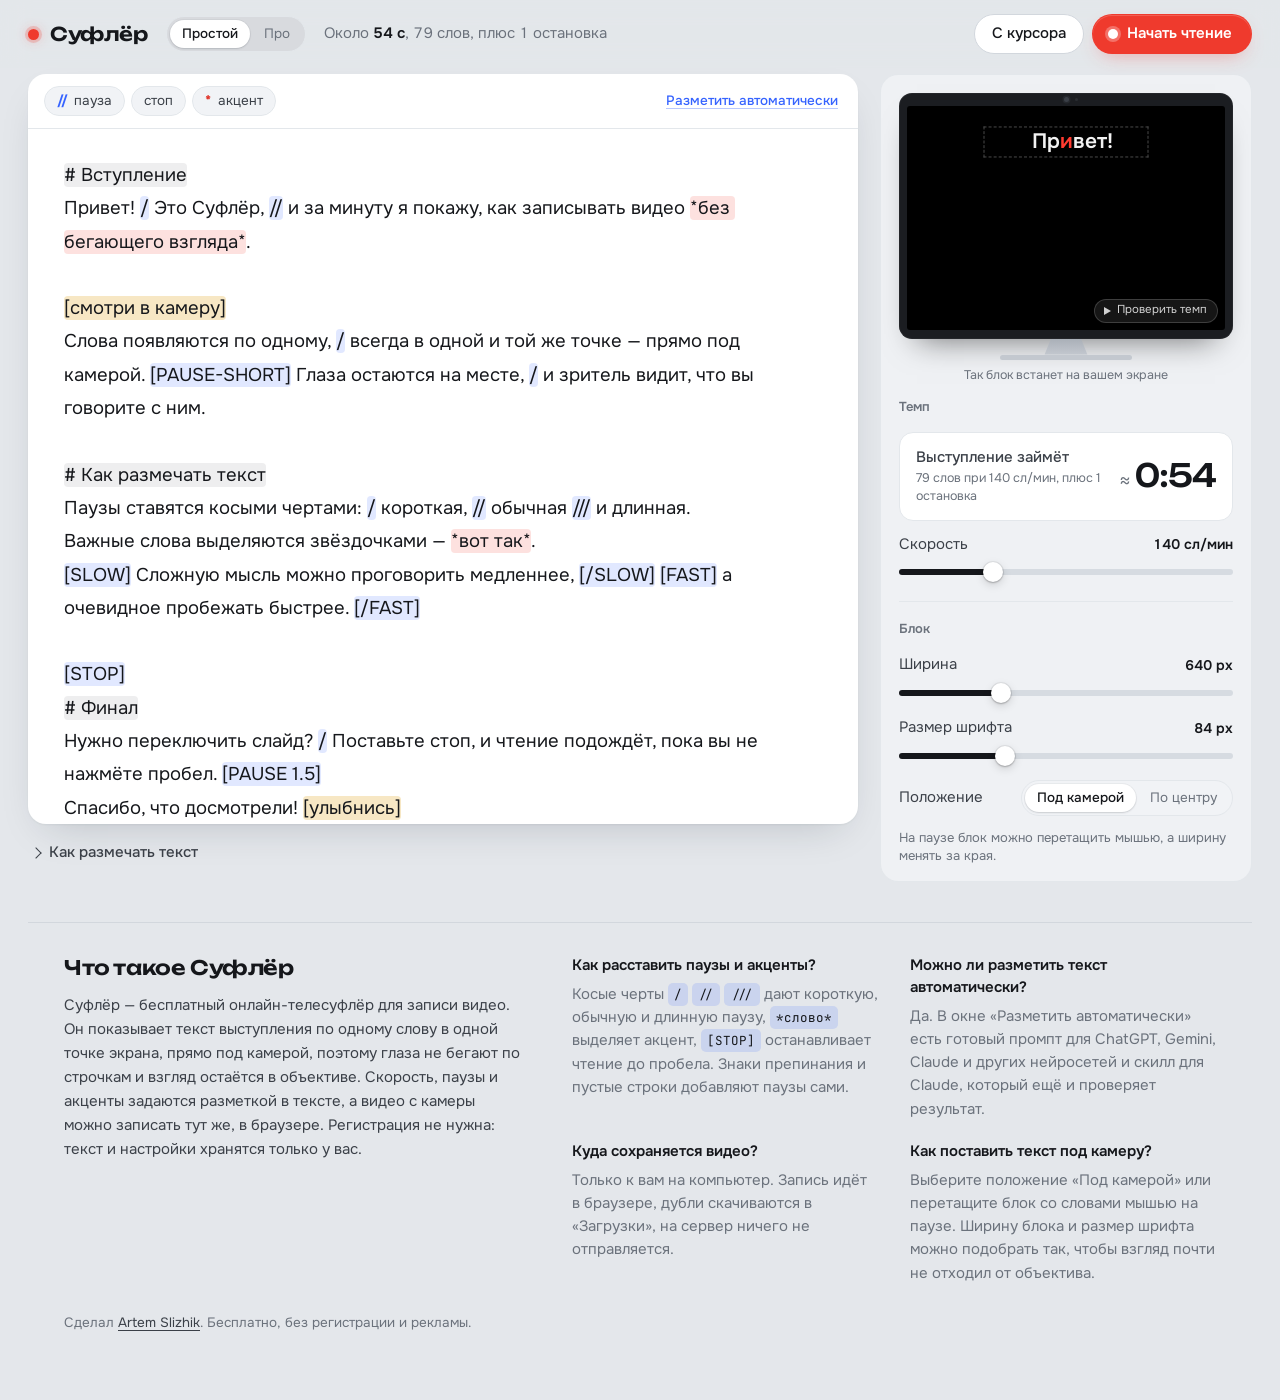
==== commit 054eaa2f: "SEO и GEO: OG, robots.txt, llms.txt, sitemap, JSON-LD Open Graph и Twitter с картинкой 1200×630, can" ====
--- a/public/index.html
+++ b/public/index.html
@@ -3,8 +3,57 @@
 <head>
   <meta charset="utf-8">
   <meta name="viewport" content="width=device-width, initial-scale=1">
-  <title>Суфлёр</title>
-  <meta name="description" content="Суфлёр для записи видео: слова по одному в одной точке экрана, темп и паузы задаются разметкой в тексте.">
+  <title>Суфлёр — онлайн-телесуфлёр для записи видео у камеры</title>
+  <meta name="description" content="Бесплатный онлайн-телесуфлёр: текст показывается по одному слову прямо под камерой, паузы и акценты задаются разметкой, видео пишется в браузере.">
+  <link rel="canonical" href="https://sufler.artemslizhik.com/">
+  <meta name="author" content="Artem Slizhik">
+  <meta name="theme-color" content="#e4e7eb" media="(prefers-color-scheme: light)">
+  <meta name="theme-color" content="#111316" media="(prefers-color-scheme: dark)">
+  <link rel="icon" href="favicon.svg" type="image/svg+xml">
+  <link rel="apple-touch-icon" href="apple-touch-icon.png">
+
+  <meta property="og:type" content="website">
+  <meta property="og:site_name" content="Суфлёр">
+  <meta property="og:locale" content="ru_RU">
+  <meta property="og:url" content="https://sufler.artemslizhik.com/">
+  <meta property="og:title" content="Суфлёр — читайте с экрана и смотрите в камеру">
+  <meta property="og:description" content="Онлайн-телесуфлёр: слова по одному прямо под камерой, паузы и акценты разметкой в тексте, запись видео в браузере. Бесплатно, без регистрации.">
+  <meta property="og:image" content="https://sufler.artemslizhik.com/og.png">
+  <meta property="og:image:width" content="1200">
+  <meta property="og:image:height" content="630">
+  <meta property="og:image:alt" content="Суфлёр: монитор с камерой, на экране слово «Привет» с красной буквой фокуса">
+  <meta name="twitter:card" content="summary_large_image">
+  <meta name="twitter:title" content="Суфлёр — читайте с экрана и смотрите в камеру">
+  <meta name="twitter:description" content="Онлайн-телесуфлёр: слова по одному прямо под камерой, паузы и акценты разметкой в тексте, запись видео в браузере.">
+  <meta name="twitter:image" content="https://sufler.artemslizhik.com/og.png">
+  <link rel="alternate" type="text/plain" href="https://sufler.artemslizhik.com/llms.txt" title="llms.txt">
+
+  <script type="application/ld+json">
+  {
+    "@context": "https://schema.org",
+    "@type": "WebApplication",
+    "name": "Суфлёр",
+    "alternateName": ["Sufler", "Онлайн-телесуфлёр Суфлёр"],
+    "url": "https://sufler.artemslizhik.com/",
+    "image": "https://sufler.artemslizhik.com/og.png",
+    "description": "Бесплатный онлайн-телесуфлёр для записи видео. Показывает текст по одному слову в одной точке экрана, прямо под камерой, чтобы при чтении взгляд не уходил от объектива. Паузы, акценты и скорость задаются разметкой в тексте, видео с камеры записывается прямо в браузере.",
+    "applicationCategory": "MultimediaApplication",
+    "operatingSystem": "Любой современный браузер",
+    "browserRequirements": "Требуется JavaScript. Для записи видео — доступ к камере и микрофону.",
+    "inLanguage": "ru",
+    "isAccessibleForFree": true,
+    "offers": { "@type": "Offer", "price": "0", "priceCurrency": "USD" },
+    "featureList": [
+      "Показ текста по одному слову в фиксированной точке под камерой",
+      "Скорость в словах в минуту и оценка длительности выступления",
+      "Разметка темпа: паузы, акценты, замедление и ускорение, стопы, ремарки, разделы",
+      "Автоматическая разметка текста промптом для любой нейросети или скиллом для Claude",
+      "Запись видео с камеры и микрофона в браузере без сервера",
+      "Камера фоном под текстом, зеркальный режим для суфлёра со стеклом"
+    ],
+    "creator": { "@type": "Person", "name": "Artem Slizhik", "url": "https://artemslizhik.com/" }
+  }
+  </script>
   <link rel="preconnect" href="https://fonts.googleapis.com">
   <link rel="preconnect" href="https://fonts.gstatic.com" crossorigin>
   <link href="https://fonts.googleapis.com/css2?family=Onest:wght@400;500;600;700&family=Unbounded:wght@500;600&family=Golos+Text:wght@400;600;700&family=PT+Serif:wght@400;700&family=JetBrains+Mono:wght@400;600;700&display=swap" rel="stylesheet">
@@ -184,6 +233,20 @@
         </fieldset>
       </aside>
     </main>
+
+    <footer class="about" id="about">
+      <div class="about-intro">
+        <h2>Что такое Суфлёр</h2>
+        <p>Суфлёр — бесплатный онлайн-телесуфлёр для записи видео. Он показывает текст выступления по одному слову в одной точке экрана, прямо под камерой, поэтому глаза не бегают по строчкам и взгляд остаётся в объективе. Скорость, паузы и акценты задаются разметкой в тексте, а видео с камеры можно записать тут же, в браузере. Регистрация не нужна: текст и настройки хранятся только у вас.</p>
+      </div>
+      <dl class="about-faq">
+        <div><dt>Как расставить паузы и акценты?</dt><dd>Косые черты <code>/</code> <code>//</code> <code>///</code> дают короткую, обычную и длинную паузу, <code>*слово*</code> выделяет акцент, <code>[STOP]</code> останавливает чтение до пробела. Знаки препинания и пустые строки добавляют паузы сами.</dd></div>
+        <div><dt>Можно ли разметить текст автоматически?</dt><dd>Да. В окне «Разметить автоматически» есть готовый промпт для ChatGPT, Gemini, Claude и других нейросетей и скилл для Claude, который ещё и проверяет результат.</dd></div>
+        <div><dt>Куда сохраняется видео?</dt><dd>Только к вам на компьютер. Запись идёт в браузере, дубли скачиваются в «Загрузки», на сервер ничего не отправляется.</dd></div>
+        <div><dt>Как поставить текст под камеру?</dt><dd>Выберите положение «Под камерой» или перетащите блок со словами мышью на паузе. Ширину блока и размер шрифта можно подобрать так, чтобы взгляд почти не отходил от объектива.</dd></div>
+      </dl>
+      <p class="about-meta">Сделал <a href="https://artemslizhik.com/">Artem Slizhik</a>. Бесплатно, без регистрации и рекламы.</p>
+    </footer>
   </div>
 
   <!-- Автоматическая разметка: промпт для любой нейросети или скилл для Claude -->
--- a/public/styles.css
+++ b/public/styles.css
@@ -218,6 +218,22 @@
   background: var(--hl-cmd); color: var(--ink);
 }
 
+/* ——— О Суфлёре ——— */
+.about {
+  display: grid; grid-template-columns: minmax(0, 1fr) minmax(0, 1.4fr); gap: 20px 48px;
+  margin: 12px 28px 36px; padding: 32px 36px;
+  border-top: 1px solid var(--line);
+  color: var(--ink-2);
+}
+.about h2 { margin: 0 0 12px; font: 600 20px/1.3 var(--display); letter-spacing: -0.02em; color: var(--ink); }
+.about-intro p { margin: 0; line-height: 1.6; max-width: 60ch; }
+.about-faq { margin: 0; display: grid; grid-template-columns: 1fr 1fr; gap: 20px 32px; }
+.about-faq dt { font-weight: 600; color: var(--ink); margin-bottom: 6px; }
+.about-faq dd { margin: 0; line-height: 1.55; color: var(--muted); }
+.about-faq div { min-width: 0; }
+.about-meta { grid-column: 1 / -1; margin: 8px 0 0; color: var(--muted); font-size: 13.5px; }
+.about-meta a { color: var(--ink-2); text-underline-offset: 3px; }
+
 /* ——— Панель настроек ——— */
 .settings-col {
   position: sticky; top: 74px;
@@ -666,6 +682,7 @@
 
 /* ——— Узкие экраны ——— */
 @media (max-width: 960px) {
+  .about { grid-template-columns: 1fr; }
   .layout { grid-template-columns: 1fr; }
   .settings-col { position: static; max-height: none; }
   .sheet { min-height: 70vh; }
@@ -683,6 +700,8 @@
   .cheatsheet dd { margin-bottom: 8px; }
   .hud-keys { display: none; }
   .take { grid-template-columns: 1fr; }
+  .about { margin: 8px 12px 24px; padding: 24px 4px; }
+  .about-faq { grid-template-columns: 1fr; }
 }
 
 @media (prefers-reduced-motion: reduce) {
